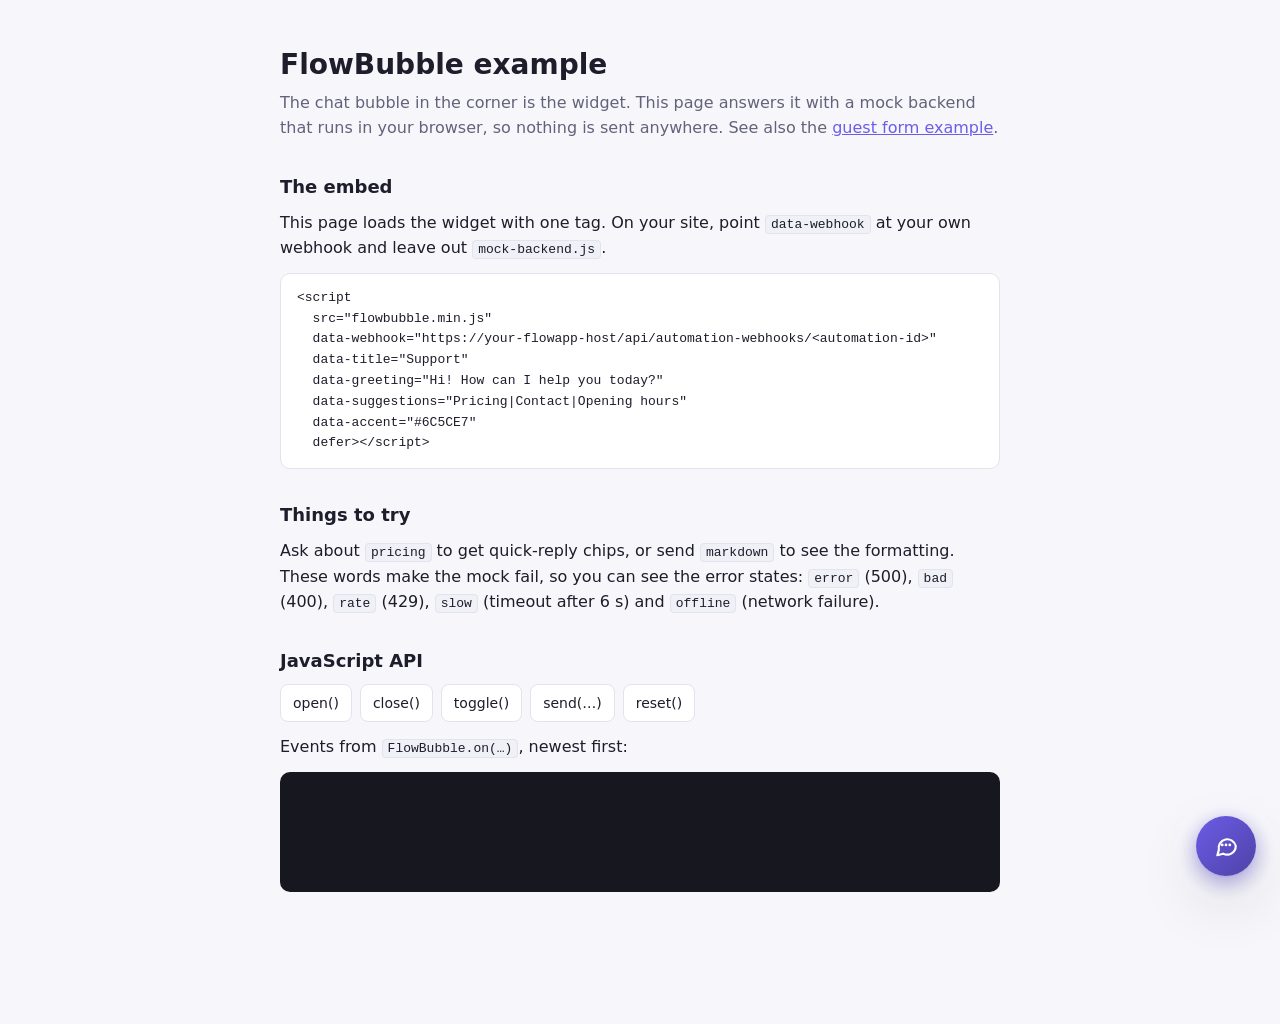
==== example/index.html @ d07517d9 "Add example pages with a mock backend example/index.html shows the basic embed, quick replies, the e" ====
<!doctype html>
<html lang="en">
<head>
  <meta charset="utf-8">
  <meta name="viewport" content="width=device-width, initial-scale=1, viewport-fit=cover">
  <title>FlowBubble example</title>
  <link rel="stylesheet" href="example.css">
</head>
<body>
  <main>
    <h1>FlowBubble example</h1>
    <p class="lead">
      The chat bubble in the corner is the widget. This page answers it with a mock backend that runs in your
      browser, so nothing is sent anywhere. See also the <a href="guest-form.html">guest form example</a>.
    </p>

    <h2>The embed</h2>
    <p>This page loads the widget with one tag. On your site, point <code>data-webhook</code> at your own webhook and leave out <code>mock-backend.js</code>.</p>
<pre><code>&lt;script
  src="flowbubble.min.js"
  data-webhook="https://your-flowapp-host/api/automation-webhooks/&lt;automation-id&gt;"
  data-title="Support"
  data-greeting="Hi! How can I help you today?"
  data-suggestions="Pricing|Contact|Opening hours"
  data-accent="#6C5CE7"
  defer&gt;&lt;/script&gt;</code></pre>

    <h2>Things to try</h2>
    <p>
      Ask about <code>pricing</code> to get quick-reply chips, or send <code>markdown</code> to see the formatting.
      These words make the mock fail, so you can see the error states: <code>error</code> (500), <code>bad</code> (400),
      <code>rate</code> (429), <code>slow</code> (timeout after 6 s) and <code>offline</code> (network failure).
    </p>

    <h2>JavaScript API</h2>
    <div class="buttons">
      <button type="button" onclick="FlowBubble.open()">open()</button>
      <button type="button" onclick="FlowBubble.close()">close()</button>
      <button type="button" onclick="FlowBubble.toggle()">toggle()</button>
      <button type="button" onclick="FlowBubble.send('What are your opening hours?')">send(…)</button>
      <button type="button" onclick="FlowBubble.reset()">reset()</button>
    </div>
    <p>Events from <code>FlowBubble.on(…)</code>, newest first:</p>
    <pre id="events"></pre>
  </main>

  <!-- Example only: answers the widget in the browser. Don't copy this to your site. -->
  <script src="mock-backend.js"></script>

  <!-- The widget. -->
  <script
    src="../flowbubble.min.js"
    data-webhook="https://mock.flowbubble.invalid/webhook"
    data-title="Support"
    data-greeting="Hi! I am the **demo bot**. How can I help you today?"
    data-suggestions="Pricing|Contact|Opening hours|markdown"
    data-accent="#6C5CE7"
    data-timeout="6000"
    data-storage-key="flowbubble-example"
    defer></script>

  <script src="event-log.js" defer></script>
</body>
</html>
---- example/example.css ----
/* Styles for the example pages only. The widget brings its own styles inside a Shadow DOM. */
:root {
  --bg: #f7f7fb;
  --card: #ffffff;
  --text: #1d1d2b;
  --muted: #62627a;
  --border: #e3e3ee;
  --accent: #6c5ce7;
  --code-bg: #f0f0f7;
  --log-bg: #17171f;
  --log-text: #b8f5c8;
}
@media (prefers-color-scheme: dark) {
  :root {
    --bg: #111118;
    --card: #1a1a24;
    --text: #ececf4;
    --muted: #a0a0b8;
    --border: #2b2b3a;
    --accent: #9d91f5;
    --code-bg: #242432;
    --log-bg: #0b0b10;
  }
}
* { box-sizing: border-box; }
body {
  margin: 0;
  padding: 48px 16px 120px;
  background: var(--bg);
  color: var(--text);
  font: 16px/1.6 system-ui, -apple-system, "Segoe UI", Roboto, sans-serif;
}
main { max-width: 720px; margin: 0 auto; }
h1 { margin: 0 0 8px; font-size: 28px; line-height: 1.2; }
h2 { margin: 32px 0 8px; font-size: 18px; }
p { margin: 0 0 12px; }
.lead { color: var(--muted); }
a { color: var(--accent); }
code {
  padding: 1px 5px;
  border-radius: 4px;
  background: var(--code-bg);
  border: 1px solid var(--border);
  font: 13px/1.5 ui-monospace, SFMono-Regular, Menlo, Consolas, monospace;
}
pre {
  margin: 0 0 12px;
  padding: 14px 16px;
  overflow-x: auto;
  border: 1px solid var(--border);
  border-radius: 10px;
  background: var(--card);
  font: 13px/1.6 ui-monospace, SFMono-Regular, Menlo, Consolas, monospace;
}
pre code { padding: 0; border: 0; background: none; }
.buttons { display: flex; flex-wrap: wrap; gap: 8px; margin-bottom: 12px; }
.buttons button {
  padding: 7px 12px;
  border: 1px solid var(--border);
  border-radius: 8px;
  background: var(--card);
  color: var(--text);
  font: inherit;
  font-size: 14px;
  cursor: pointer;
}
.buttons button:hover { border-color: var(--accent); }
#events {
  min-height: 120px;
  max-height: 260px;
  overflow-y: auto;
  white-space: pre-wrap;
  word-break: break-word;
  background: var(--log-bg);
  color: var(--log-text);
  border-color: transparent;
}
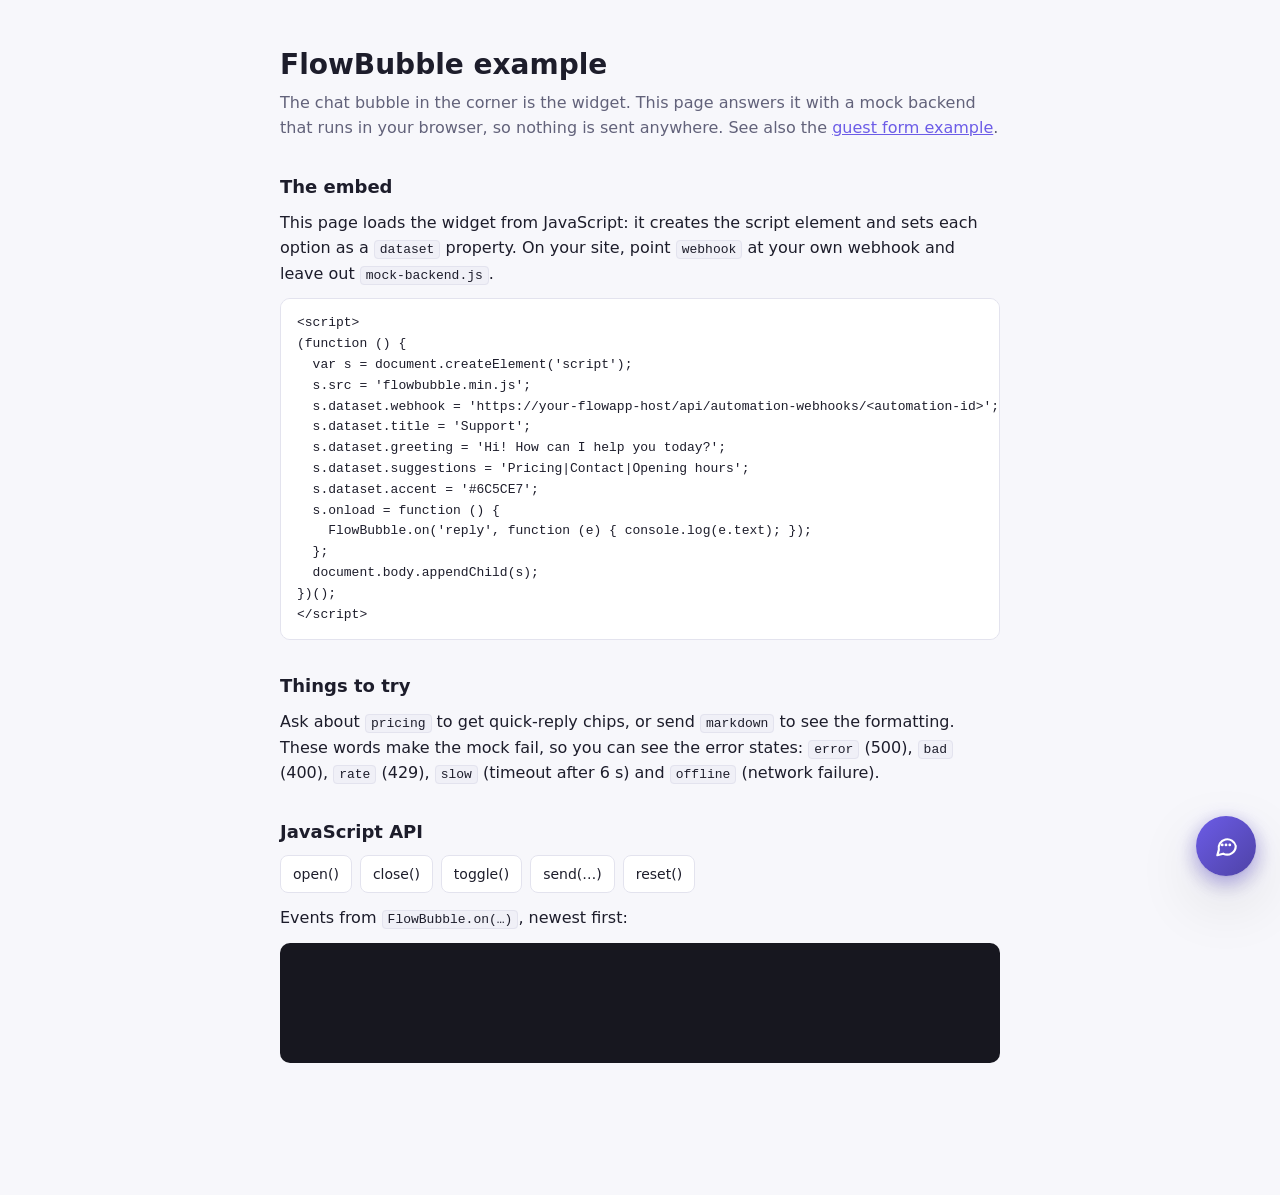
==== commit bf8ced46: "Load the widget with document.createElement('script') in the examples Both example pages now create " ====
--- a/example/index.html
+++ b/example/index.html
@@ -15,15 +15,22 @@
     </p>
 
     <h2>The embed</h2>
-    <p>This page loads the widget with one tag. On your site, point <code>data-webhook</code> at your own webhook and leave out <code>mock-backend.js</code>.</p>
-<pre><code>&lt;script
-  src="flowbubble.min.js"
-  data-webhook="https://your-flowapp-host/api/automation-webhooks/&lt;automation-id&gt;"
-  data-title="Support"
-  data-greeting="Hi! How can I help you today?"
-  data-suggestions="Pricing|Contact|Opening hours"
-  data-accent="#6C5CE7"
-  defer&gt;&lt;/script&gt;</code></pre>
+    <p>This page loads the widget from JavaScript: it creates the script element and sets each option as a <code>dataset</code> property. On your site, point <code>webhook</code> at your own webhook and leave out <code>mock-backend.js</code>.</p>
+<pre><code>&lt;script&gt;
+(function () {
+  var s = document.createElement('script');
+  s.src = 'flowbubble.min.js';
+  s.dataset.webhook = 'https://your-flowapp-host/api/automation-webhooks/&lt;automation-id&gt;';
+  s.dataset.title = 'Support';
+  s.dataset.greeting = 'Hi! How can I help you today?';
+  s.dataset.suggestions = 'Pricing|Contact|Opening hours';
+  s.dataset.accent = '#6C5CE7';
+  s.onload = function () {
+    FlowBubble.on('reply', function (e) { console.log(e.text); });
+  };
+  document.body.appendChild(s);
+})();
+&lt;/script&gt;</code></pre>
 
     <h2>Things to try</h2>
     <p>
@@ -47,18 +54,23 @@
   <!-- Example only: answers the widget in the browser. Don't copy this to your site. -->
   <script src="mock-backend.js"></script>
 
-  <!-- The widget. -->
-  <script
-    src="../flowbubble.min.js"
-    data-webhook="https://mock.flowbubble.invalid/webhook"
-    data-title="Support"
-    data-greeting="Hi! I am the **demo bot**. How can I help you today?"
-    data-suggestions="Pricing|Contact|Opening hours|markdown"
-    data-accent="#6C5CE7"
-    data-timeout="6000"
-    data-storage-key="flowbubble-example"
-    defer></script>
+  <script src="event-log.js"></script>
 
-  <script src="event-log.js" defer></script>
+  <!-- The widget, loaded from JavaScript. Each data-* option is a dataset property. -->
+  <script>
+    (function () {
+      var s = document.createElement('script');
+      s.src = '../flowbubble.min.js';
+      s.dataset.webhook = 'https://mock.flowbubble.invalid/webhook';
+      s.dataset.title = 'Support';
+      s.dataset.greeting = 'Hi! I am the **demo bot**. How can I help you today?';
+      s.dataset.suggestions = 'Pricing|Contact|Opening hours|markdown';
+      s.dataset.accent = '#6C5CE7';
+      s.dataset.timeout = '6000';
+      s.dataset.storageKey = 'flowbubble-example';
+      s.onload = logFlowBubbleEvents;
+      document.body.appendChild(s);
+    })();
+  </script>
 </body>
 </html>
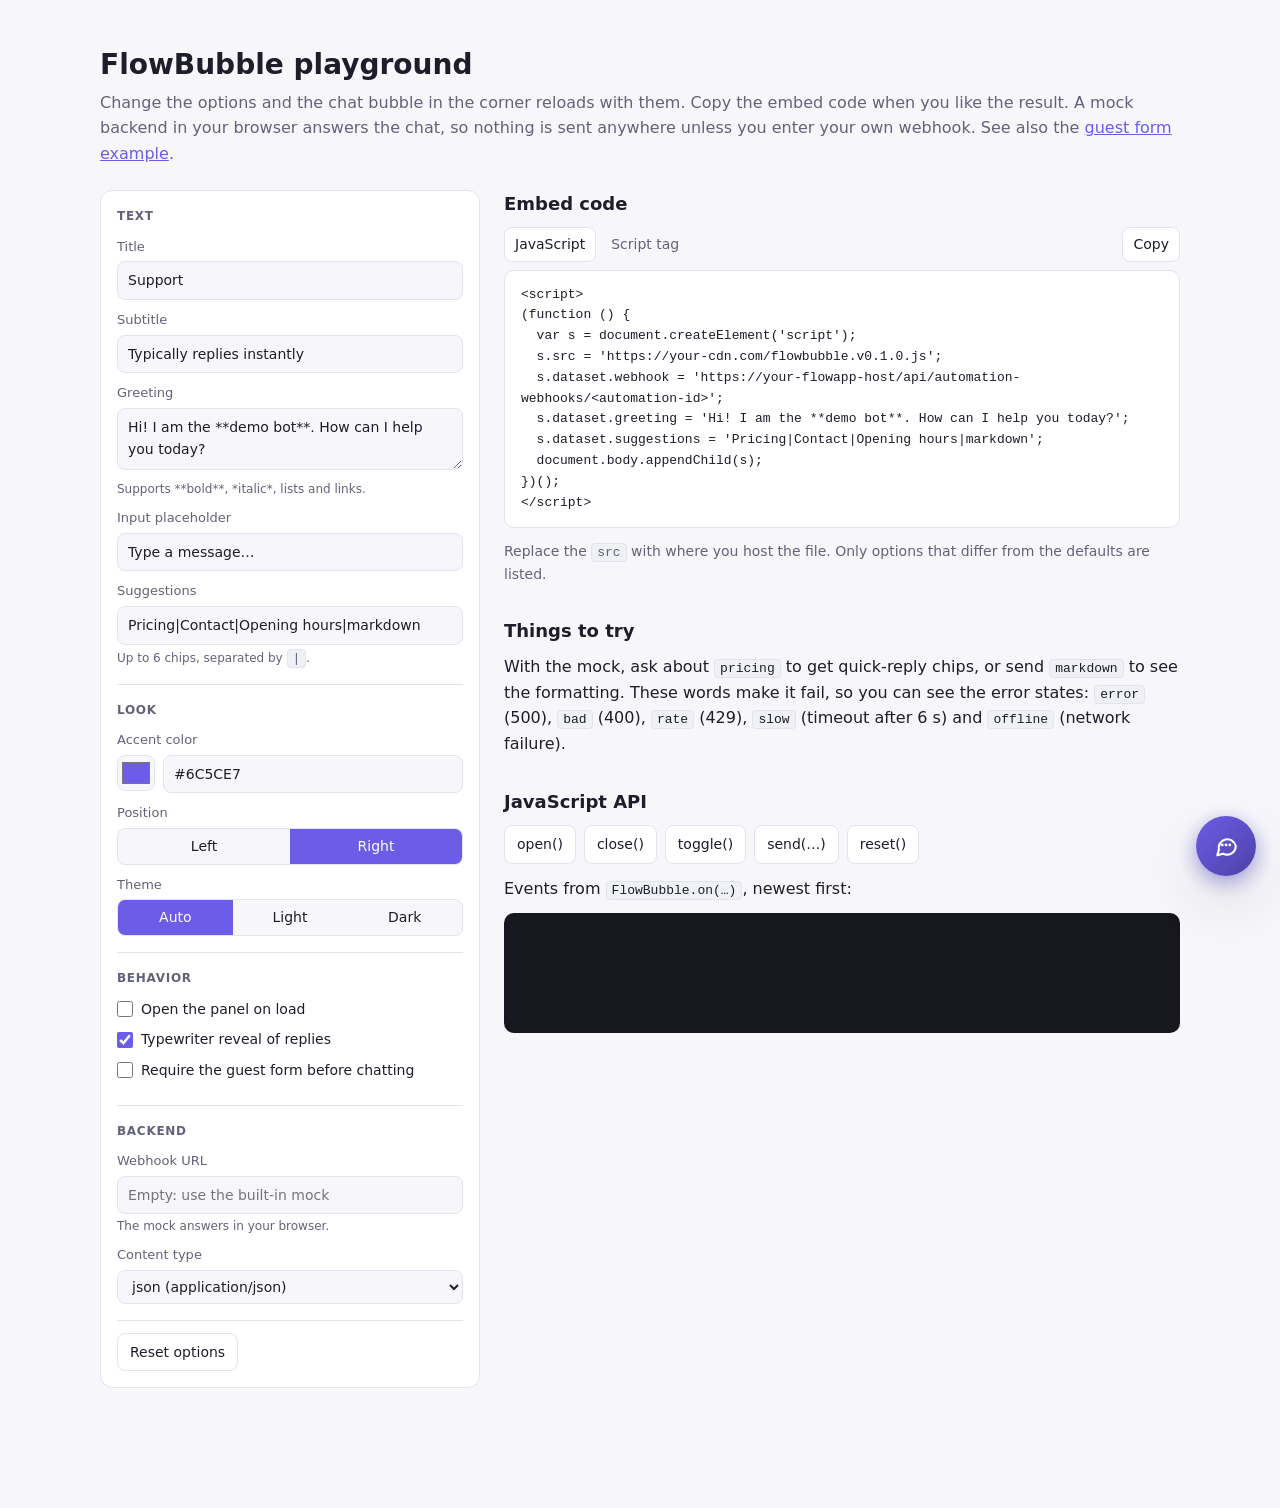
==== commit b8bd81d3: "Turn the example page into a playground The options form reloads the widget with the chosen settings" ====
--- a/example/index.html
+++ b/example/index.html
@@ -3,74 +3,119 @@
 <head>
   <meta charset="utf-8">
   <meta name="viewport" content="width=device-width, initial-scale=1, viewport-fit=cover">
-  <title>FlowBubble example</title>
+  <title>FlowBubble playground</title>
   <link rel="stylesheet" href="example.css">
 </head>
 <body>
-  <main>
-    <h1>FlowBubble example</h1>
+  <main class="wide">
+    <h1>FlowBubble playground</h1>
     <p class="lead">
-      The chat bubble in the corner is the widget. This page answers it with a mock backend that runs in your
-      browser, so nothing is sent anywhere. See also the <a href="guest-form.html">guest form example</a>.
+      Change the options and the chat bubble in the corner reloads with them. Copy the embed code when you like the
+      result. A mock backend in your browser answers the chat, so nothing is sent anywhere unless you enter your own
+      webhook. See also the <a href="guest-form.html">guest form example</a>.
     </p>
 
-    <h2>The embed</h2>
-    <p>This page loads the widget from JavaScript: it creates the script element and sets each option as a <code>dataset</code> property. On your site, point <code>webhook</code> at your own webhook and leave out <code>mock-backend.js</code>.</p>
-<pre><code>&lt;script&gt;
-(function () {
-  var s = document.createElement('script');
-  s.src = 'flowbubble.min.js';
-  s.dataset.webhook = 'https://your-flowapp-host/api/automation-webhooks/&lt;automation-id&gt;';
-  s.dataset.title = 'Support';
-  s.dataset.greeting = 'Hi! How can I help you today?';
-  s.dataset.suggestions = 'Pricing|Contact|Opening hours';
-  s.dataset.accent = '#6C5CE7';
-  s.onload = function () {
-    FlowBubble.on('reply', function (e) { console.log(e.text); });
-  };
-  document.body.appendChild(s);
-})();
-&lt;/script&gt;</code></pre>
+    <div class="playground">
+      <form class="options card" id="options" autocomplete="off">
+        <fieldset>
+          <legend>Text</legend>
+          <label class="field"><span>Title</span><input type="text" name="title" maxlength="60"></label>
+          <label class="field"><span>Subtitle</span><input type="text" name="subtitle" maxlength="80"></label>
+          <label class="field"><span>Greeting</span><textarea name="greeting" rows="2"></textarea>
+            <small>Supports **bold**, *italic*, lists and links.</small></label>
+          <label class="field"><span>Input placeholder</span><input type="text" name="placeholder" maxlength="80"></label>
+          <label class="field"><span>Suggestions</span><input type="text" name="suggestions">
+            <small>Up to 6 chips, separated by <code>|</code>.</small></label>
+        </fieldset>
 
-    <h2>Things to try</h2>
-    <p>
-      Ask about <code>pricing</code> to get quick-reply chips, or send <code>markdown</code> to see the formatting.
-      These words make the mock fail, so you can see the error states: <code>error</code> (500), <code>bad</code> (400),
-      <code>rate</code> (429), <code>slow</code> (timeout after 6 s) and <code>offline</code> (network failure).
-    </p>
+        <fieldset>
+          <legend>Look</legend>
+          <div class="field">
+            <label class="label" for="accent-text">Accent color</label>
+            <div class="color">
+              <input type="color" id="accent-color" aria-label="Pick accent color">
+              <input type="text" id="accent-text" name="accent" maxlength="7" spellcheck="false">
+            </div>
+          </div>
+          <div class="field">
+            <span class="label" id="l-position">Position</span>
+            <div class="seg" role="radiogroup" aria-labelledby="l-position">
+              <label><input type="radio" name="position" value="left"><span>Left</span></label>
+              <label><input type="radio" name="position" value="right"><span>Right</span></label>
+            </div>
+          </div>
+          <div class="field">
+            <span class="label" id="l-theme">Theme</span>
+            <div class="seg" role="radiogroup" aria-labelledby="l-theme">
+              <label><input type="radio" name="theme" value="auto"><span>Auto</span></label>
+              <label><input type="radio" name="theme" value="light"><span>Light</span></label>
+              <label><input type="radio" name="theme" value="dark"><span>Dark</span></label>
+            </div>
+          </div>
+        </fieldset>
 
-    <h2>JavaScript API</h2>
-    <div class="buttons">
-      <button type="button" onclick="FlowBubble.open()">open()</button>
-      <button type="button" onclick="FlowBubble.close()">close()</button>
-      <button type="button" onclick="FlowBubble.toggle()">toggle()</button>
-      <button type="button" onclick="FlowBubble.send('What are your opening hours?')">send(…)</button>
-      <button type="button" onclick="FlowBubble.reset()">reset()</button>
+        <fieldset>
+          <legend>Behavior</legend>
+          <label class="check"><input type="checkbox" name="open"> Open the panel on load</label>
+          <label class="check"><input type="checkbox" name="typewriter"> Typewriter reveal of replies</label>
+          <label class="check"><input type="checkbox" name="guestForm"> Require the guest form before chatting</label>
+          <label class="field" id="consent-field" hidden><span>Consent text</span><textarea name="consentText" rows="2"></textarea></label>
+        </fieldset>
+
+        <fieldset>
+          <legend>Backend</legend>
+          <label class="field"><span>Webhook URL</span><input type="url" name="webhook" placeholder="Empty: use the built-in mock" spellcheck="false">
+            <small id="webhook-hint"></small></label>
+          <label class="field"><span>Content type</span>
+            <select name="contentType">
+              <option value="json">json (application/json)</option>
+              <option value="text">text (text/plain, no CORS preflight)</option>
+            </select></label>
+        </fieldset>
+
+        <div class="buttons">
+          <button type="button" id="reset-options">Reset options</button>
+        </div>
+      </form>
+
+      <div class="side">
+        <h2>Embed code</h2>
+        <div class="code-head">
+          <div class="tabs" role="tablist" aria-label="Embed style">
+            <button type="button" role="tab" id="tab-js" aria-selected="true" aria-controls="code">JavaScript</button>
+            <button type="button" role="tab" id="tab-tag" aria-selected="false" aria-controls="code">Script tag</button>
+          </div>
+          <button type="button" class="copy" id="copy">Copy</button>
+        </div>
+        <pre id="code" role="tabpanel" tabindex="0"></pre>
+        <p class="lead" style="font-size:14px">Replace the <code>src</code> with where you host the file. Only options that differ from the defaults are listed.</p>
+
+        <h2>Things to try</h2>
+        <p>
+          With the mock, ask about <code>pricing</code> to get quick-reply chips, or send <code>markdown</code> to see the
+          formatting. These words make it fail, so you can see the error states: <code>error</code> (500),
+          <code>bad</code> (400), <code>rate</code> (429), <code>slow</code> (timeout after 6 s) and
+          <code>offline</code> (network failure).
+        </p>
+
+        <h2>JavaScript API</h2>
+        <div class="buttons">
+          <button type="button" onclick="FlowBubble.open()">open()</button>
+          <button type="button" onclick="FlowBubble.close()">close()</button>
+          <button type="button" onclick="FlowBubble.toggle()">toggle()</button>
+          <button type="button" onclick="FlowBubble.send('What are your opening hours?')">send(…)</button>
+          <button type="button" onclick="FlowBubble.reset()">reset()</button>
+        </div>
+        <p>Events from <code>FlowBubble.on(…)</code>, newest first:</p>
+        <pre id="events"></pre>
+      </div>
     </div>
-    <p>Events from <code>FlowBubble.on(…)</code>, newest first:</p>
-    <pre id="events"></pre>
   </main>
 
   <!-- Example only: answers the widget in the browser. Don't copy this to your site. -->
   <script src="mock-backend.js"></script>
-
   <script src="event-log.js"></script>
-
-  <!-- The widget, loaded from JavaScript. Each data-* option is a dataset property. -->
-  <script>
-    (function () {
-      var s = document.createElement('script');
-      s.src = '../flowbubble.min.js';
-      s.dataset.webhook = 'https://mock.flowbubble.invalid/webhook';
-      s.dataset.title = 'Support';
-      s.dataset.greeting = 'Hi! I am the **demo bot**. How can I help you today?';
-      s.dataset.suggestions = 'Pricing|Contact|Opening hours|markdown';
-      s.dataset.accent = '#6C5CE7';
-      s.dataset.timeout = '6000';
-      s.dataset.storageKey = 'flowbubble-example';
-      s.onload = logFlowBubbleEvents;
-      document.body.appendChild(s);
-    })();
-  </script>
+  <!-- Builds the form, the embed code and loads the widget with document.createElement('script'). -->
+  <script src="playground.js"></script>
 </body>
 </html>
--- a/example/example.css
+++ b/example/example.css
@@ -23,6 +23,7 @@
   }
 }
 * { box-sizing: border-box; }
+[hidden] { display: none !important; }
 body {
   margin: 0;
   padding: 48px 16px 120px;
@@ -75,3 +76,59 @@
   color: var(--log-text);
   border-color: transparent;
 }
+
+/* Playground (index.html) */
+main.wide { max-width: 1080px; }
+.playground { display: grid; grid-template-columns: minmax(0, 380px) minmax(0, 1fr); gap: 24px; align-items: start; margin-top: 24px; }
+@media (max-width: 860px) { .playground { grid-template-columns: minmax(0, 1fr); } }
+.card { border: 1px solid var(--border); border-radius: 12px; background: var(--card); padding: 16px; }
+.options fieldset { margin: 0 0 16px; padding: 0 0 16px; border: 0; border-bottom: 1px solid var(--border); }
+.options fieldset:last-of-type { margin-bottom: 12px; }
+.options legend { padding: 0; margin-bottom: 10px; font-size: 12px; font-weight: 600; letter-spacing: .06em; text-transform: uppercase; color: var(--muted); }
+.field { display: block; margin-bottom: 10px; }
+.field:last-child { margin-bottom: 0; }
+.field > span, .field > .label { display: block; margin-bottom: 4px; font-size: 13px; color: var(--muted); }
+.field input[type="text"], .field input[type="url"], .field textarea, .field select {
+  width: 100%;
+  padding: 7px 10px;
+  border: 1px solid var(--border);
+  border-radius: 8px;
+  background: var(--bg);
+  color: var(--text);
+  font: inherit;
+  font-size: 14px;
+}
+.field textarea { min-height: 62px; resize: vertical; }
+.field input:focus-visible, .field textarea:focus-visible, .field select:focus-visible, .buttons button:focus-visible, .tabs button:focus-visible, .seg input:focus-visible + span {
+  outline: 2px solid var(--accent);
+  outline-offset: 1px;
+}
+.field small { display: block; margin-top: 4px; font-size: 12px; line-height: 1.4; color: var(--muted); }
+.field small.warn { color: #c2410c; }
+.color { display: flex; gap: 8px; }
+.color input[type="color"] { flex: none; width: 38px; height: 36px; padding: 2px; border: 1px solid var(--border); border-radius: 8px; background: var(--bg); cursor: pointer; }
+.seg { display: flex; border: 1px solid var(--border); border-radius: 8px; overflow: hidden; background: var(--bg); }
+.seg label { flex: 1; cursor: pointer; }
+.seg input { position: absolute; opacity: 0; pointer-events: none; }
+.seg span { display: block; padding: 6px 8px; text-align: center; font-size: 14px; }
+.seg input:checked + span { background: #6c5ce7; color: #fff; }
+.check { display: flex; align-items: center; gap: 8px; margin-bottom: 8px; font-size: 14px; cursor: pointer; }
+.check input { width: 16px; height: 16px; margin: 0; accent-color: var(--accent); }
+.options .buttons { margin: 0; }
+.side > h2:first-child { margin-top: 0; }
+.code-head { display: flex; align-items: center; justify-content: space-between; gap: 8px; margin-bottom: 8px; }
+.tabs { display: flex; gap: 4px; }
+.tabs button, .copy {
+  padding: 5px 10px;
+  border: 1px solid transparent;
+  border-radius: 8px;
+  background: none;
+  color: var(--muted);
+  font: inherit;
+  font-size: 14px;
+  cursor: pointer;
+}
+.tabs button[aria-selected="true"] { border-color: var(--border); background: var(--card); color: var(--text); }
+.copy { border-color: var(--border); background: var(--card); color: var(--text); }
+.copy:hover { border-color: var(--accent); }
+#code { min-height: 150px; white-space: pre-wrap; word-break: break-word; }
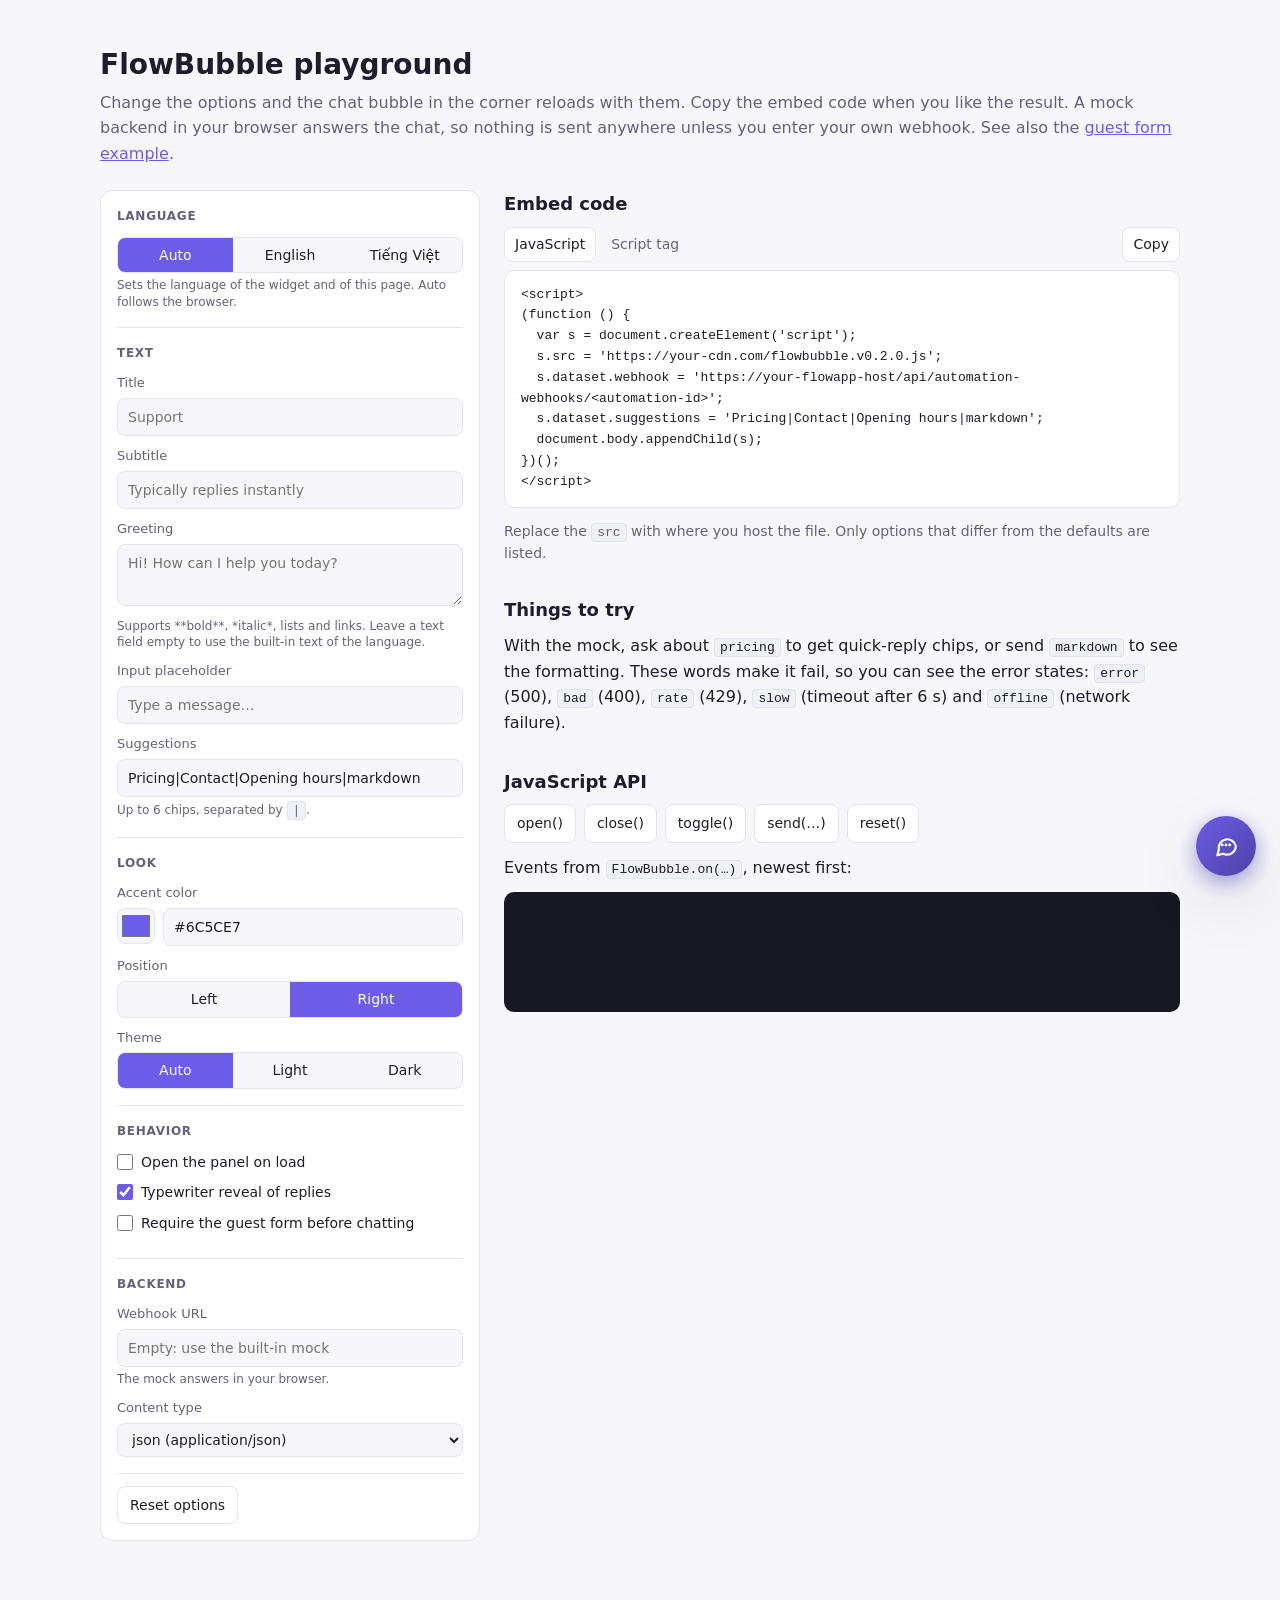
==== commit 9311f19c: "Release FlowBubble v0.2.0 with English and Vietnamese The widget's own text now comes in English and" ====
--- a/example/index.html
+++ b/example/index.html
@@ -8,105 +8,108 @@
 </head>
 <body>
   <main class="wide">
-    <h1>FlowBubble playground</h1>
-    <p class="lead">
-      Change the options and the chat bubble in the corner reloads with them. Copy the embed code when you like the
-      result. A mock backend in your browser answers the chat, so nothing is sent anywhere unless you enter your own
-      webhook. See also the <a href="guest-form.html">guest form example</a>.
-    </p>
+    <h1 data-i18n="heading">FlowBubble playground</h1>
+    <p class="lead" data-i18n-html="lead"></p>
 
     <div class="playground">
       <form class="options card" id="options" autocomplete="off">
         <fieldset>
-          <legend>Text</legend>
-          <label class="field"><span>Title</span><input type="text" name="title" maxlength="60"></label>
-          <label class="field"><span>Subtitle</span><input type="text" name="subtitle" maxlength="80"></label>
-          <label class="field"><span>Greeting</span><textarea name="greeting" rows="2"></textarea>
-            <small>Supports **bold**, *italic*, lists and links.</small></label>
-          <label class="field"><span>Input placeholder</span><input type="text" name="placeholder" maxlength="80"></label>
-          <label class="field"><span>Suggestions</span><input type="text" name="suggestions">
-            <small>Up to 6 chips, separated by <code>|</code>.</small></label>
+          <legend data-i18n="language">Language</legend>
+          <div class="field">
+            <div class="seg" role="radiogroup" aria-labelledby="l-lang">
+              <label><input type="radio" name="lang" value="auto"><span data-i18n="auto">Auto</span></label>
+              <label><input type="radio" name="lang" value="en"><span lang="en">English</span></label>
+              <label><input type="radio" name="lang" value="vi"><span lang="vi">Tiếng Việt</span></label>
+            </div>
+            <small id="l-lang" data-i18n="languageHint"></small>
+          </div>
         </fieldset>
 
         <fieldset>
-          <legend>Look</legend>
+          <legend data-i18n="text">Text</legend>
+          <label class="field"><span data-i18n="title">Title</span><input type="text" name="title" maxlength="60"></label>
+          <label class="field"><span data-i18n="subtitle">Subtitle</span><input type="text" name="subtitle" maxlength="80"></label>
+          <label class="field"><span data-i18n="greeting">Greeting</span><textarea name="greeting" rows="2"></textarea>
+            <small data-i18n="greetingHint"></small></label>
+          <label class="field"><span data-i18n="placeholder">Input placeholder</span><input type="text" name="placeholder" maxlength="80"></label>
+          <label class="field"><span data-i18n="suggestions">Suggestions</span><input type="text" name="suggestions">
+            <small data-i18n-html="suggestionsHint"></small></label>
+        </fieldset>
+
+        <fieldset>
+          <legend data-i18n="look">Look</legend>
           <div class="field">
-            <label class="label" for="accent-text">Accent color</label>
+            <label class="label" for="accent-text" data-i18n="accent">Accent color</label>
             <div class="color">
-              <input type="color" id="accent-color" aria-label="Pick accent color">
+              <input type="color" id="accent-color" data-i18n-aria="accentPick">
               <input type="text" id="accent-text" name="accent" maxlength="7" spellcheck="false">
             </div>
           </div>
           <div class="field">
-            <span class="label" id="l-position">Position</span>
+            <span class="label" id="l-position" data-i18n="position">Position</span>
             <div class="seg" role="radiogroup" aria-labelledby="l-position">
-              <label><input type="radio" name="position" value="left"><span>Left</span></label>
-              <label><input type="radio" name="position" value="right"><span>Right</span></label>
+              <label><input type="radio" name="position" value="left"><span data-i18n="left">Left</span></label>
+              <label><input type="radio" name="position" value="right"><span data-i18n="right">Right</span></label>
             </div>
           </div>
           <div class="field">
-            <span class="label" id="l-theme">Theme</span>
+            <span class="label" id="l-theme" data-i18n="theme">Theme</span>
             <div class="seg" role="radiogroup" aria-labelledby="l-theme">
-              <label><input type="radio" name="theme" value="auto"><span>Auto</span></label>
-              <label><input type="radio" name="theme" value="light"><span>Light</span></label>
-              <label><input type="radio" name="theme" value="dark"><span>Dark</span></label>
+              <label><input type="radio" name="theme" value="auto"><span data-i18n="auto">Auto</span></label>
+              <label><input type="radio" name="theme" value="light"><span data-i18n="light">Light</span></label>
+              <label><input type="radio" name="theme" value="dark"><span data-i18n="dark">Dark</span></label>
             </div>
           </div>
         </fieldset>
 
         <fieldset>
-          <legend>Behavior</legend>
-          <label class="check"><input type="checkbox" name="open"> Open the panel on load</label>
-          <label class="check"><input type="checkbox" name="typewriter"> Typewriter reveal of replies</label>
-          <label class="check"><input type="checkbox" name="guestForm"> Require the guest form before chatting</label>
-          <label class="field" id="consent-field" hidden><span>Consent text</span><textarea name="consentText" rows="2"></textarea></label>
+          <legend data-i18n="behavior">Behavior</legend>
+          <label class="check"><input type="checkbox" name="open"> <span data-i18n="open">Open the panel on load</span></label>
+          <label class="check"><input type="checkbox" name="typewriter"> <span data-i18n="typewriter">Typewriter reveal of replies</span></label>
+          <label class="check"><input type="checkbox" name="guestForm"> <span data-i18n="guestForm">Require the guest form before chatting</span></label>
+          <label class="field" id="consent-field" hidden><span data-i18n="consentText">Consent text</span><textarea name="consentText" rows="3"></textarea></label>
         </fieldset>
 
         <fieldset>
-          <legend>Backend</legend>
-          <label class="field"><span>Webhook URL</span><input type="url" name="webhook" placeholder="Empty: use the built-in mock" spellcheck="false">
+          <legend data-i18n="backend">Backend</legend>
+          <label class="field"><span data-i18n="webhook">Webhook URL</span><input type="url" name="webhook" spellcheck="false">
             <small id="webhook-hint"></small></label>
-          <label class="field"><span>Content type</span>
+          <label class="field"><span data-i18n="contentType">Content type</span>
             <select name="contentType">
-              <option value="json">json (application/json)</option>
-              <option value="text">text (text/plain, no CORS preflight)</option>
+              <option value="json" data-i18n="contentJson">json (application/json)</option>
+              <option value="text" data-i18n="contentText">text (text/plain, no CORS preflight)</option>
             </select></label>
         </fieldset>
 
         <div class="buttons">
-          <button type="button" id="reset-options">Reset options</button>
+          <button type="button" id="reset-options" data-i18n="reset">Reset options</button>
         </div>
       </form>
 
       <div class="side">
-        <h2>Embed code</h2>
+        <h2 data-i18n="embedCode">Embed code</h2>
         <div class="code-head">
-          <div class="tabs" role="tablist" aria-label="Embed style">
+          <div class="tabs" role="tablist" data-i18n-aria="embedStyle">
             <button type="button" role="tab" id="tab-js" aria-selected="true" aria-controls="code">JavaScript</button>
-            <button type="button" role="tab" id="tab-tag" aria-selected="false" aria-controls="code">Script tag</button>
+            <button type="button" role="tab" id="tab-tag" aria-selected="false" aria-controls="code" data-i18n="tabTag">Script tag</button>
           </div>
-          <button type="button" class="copy" id="copy">Copy</button>
+          <button type="button" class="copy" id="copy" data-i18n="copy">Copy</button>
         </div>
         <pre id="code" role="tabpanel" tabindex="0"></pre>
-        <p class="lead" style="font-size:14px">Replace the <code>src</code> with where you host the file. Only options that differ from the defaults are listed.</p>
+        <p class="lead note" data-i18n-html="codeNote"></p>
 
-        <h2>Things to try</h2>
-        <p>
-          With the mock, ask about <code>pricing</code> to get quick-reply chips, or send <code>markdown</code> to see the
-          formatting. These words make it fail, so you can see the error states: <code>error</code> (500),
-          <code>bad</code> (400), <code>rate</code> (429), <code>slow</code> (timeout after 6 s) and
-          <code>offline</code> (network failure).
-        </p>
+        <h2 data-i18n="tryTitle">Things to try</h2>
+        <p data-i18n-html="tryText"></p>
 
-        <h2>JavaScript API</h2>
-        <div class="buttons">
-          <button type="button" onclick="FlowBubble.open()">open()</button>
-          <button type="button" onclick="FlowBubble.close()">close()</button>
-          <button type="button" onclick="FlowBubble.toggle()">toggle()</button>
-          <button type="button" onclick="FlowBubble.send('What are your opening hours?')">send(…)</button>
-          <button type="button" onclick="FlowBubble.reset()">reset()</button>
+        <h2 data-i18n="apiTitle">JavaScript API</h2>
+        <div class="buttons" id="api">
+          <button type="button" data-api="open">open()</button>
+          <button type="button" data-api="close">close()</button>
+          <button type="button" data-api="toggle">toggle()</button>
+          <button type="button" data-api="send">send(…)</button>
+          <button type="button" data-api="reset">reset()</button>
         </div>
-        <p>Events from <code>FlowBubble.on(…)</code>, newest first:</p>
+        <p data-i18n-html="eventsLabel"></p>
         <pre id="events"></pre>
       </div>
     </div>
--- a/example/example.css
+++ b/example/example.css
@@ -132,3 +132,4 @@
 .copy { border-color: var(--border); background: var(--card); color: var(--text); }
 .copy:hover { border-color: var(--accent); }
 #code { min-height: 150px; white-space: pre-wrap; word-break: break-word; }
+.note { font-size: 14px; }
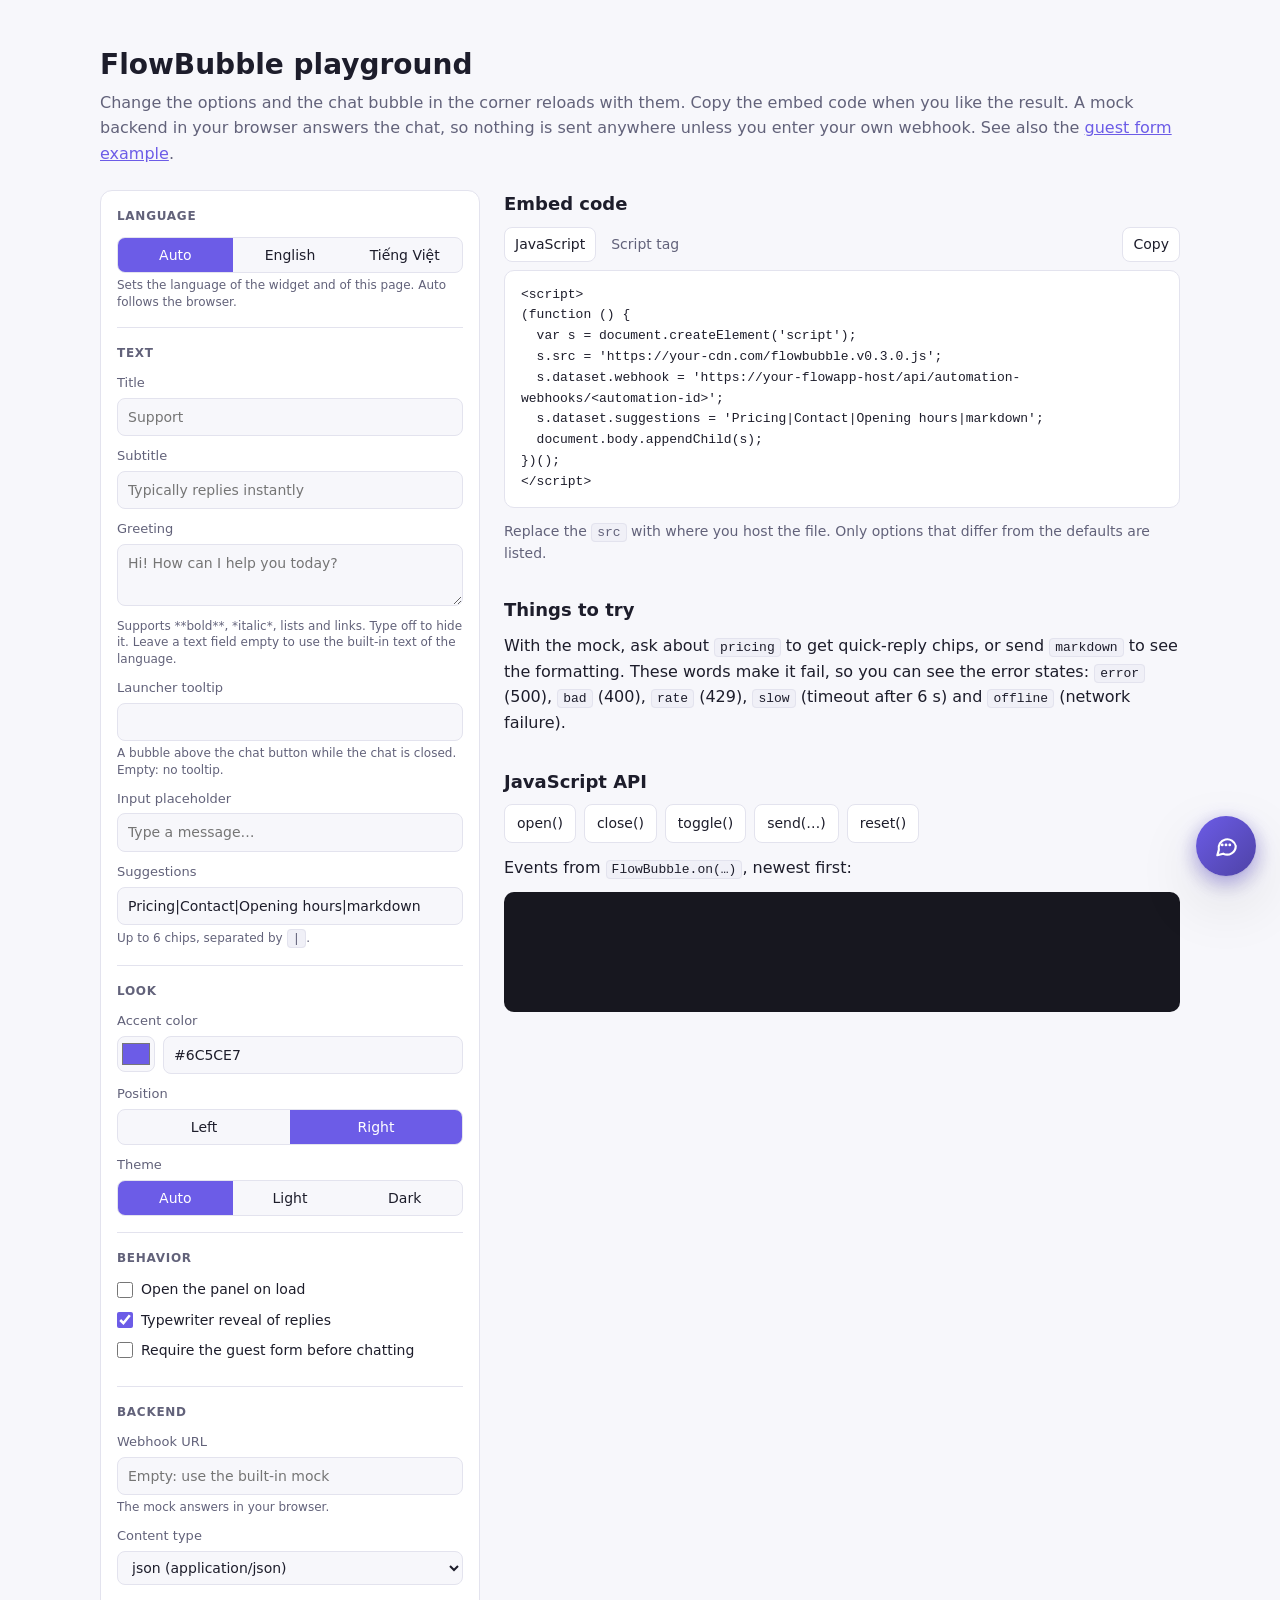
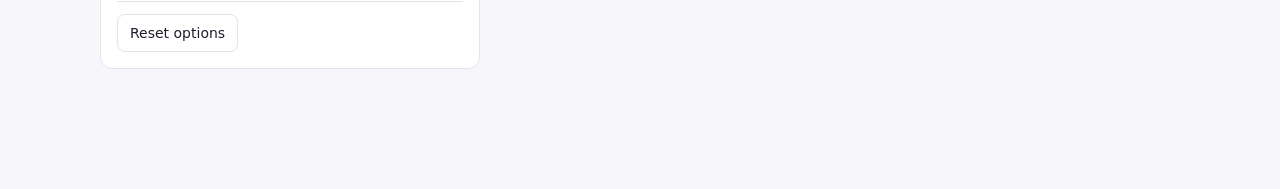
==== commit 33e0fbd8: "Release FlowBubble v0.3.0 with a launcher tooltip data-tooltip shows a small bubble above the launch" ====
--- a/example/index.html
+++ b/example/index.html
@@ -31,6 +31,8 @@
           <label class="field"><span data-i18n="subtitle">Subtitle</span><input type="text" name="subtitle" maxlength="80"></label>
           <label class="field"><span data-i18n="greeting">Greeting</span><textarea name="greeting" rows="2"></textarea>
             <small data-i18n="greetingHint"></small></label>
+          <label class="field"><span data-i18n="tooltip">Launcher tooltip</span><input type="text" name="tooltip" maxlength="200">
+            <small data-i18n="tooltipHint"></small></label>
           <label class="field"><span data-i18n="placeholder">Input placeholder</span><input type="text" name="placeholder" maxlength="80"></label>
           <label class="field"><span data-i18n="suggestions">Suggestions</span><input type="text" name="suggestions">
             <small data-i18n-html="suggestionsHint"></small></label>
